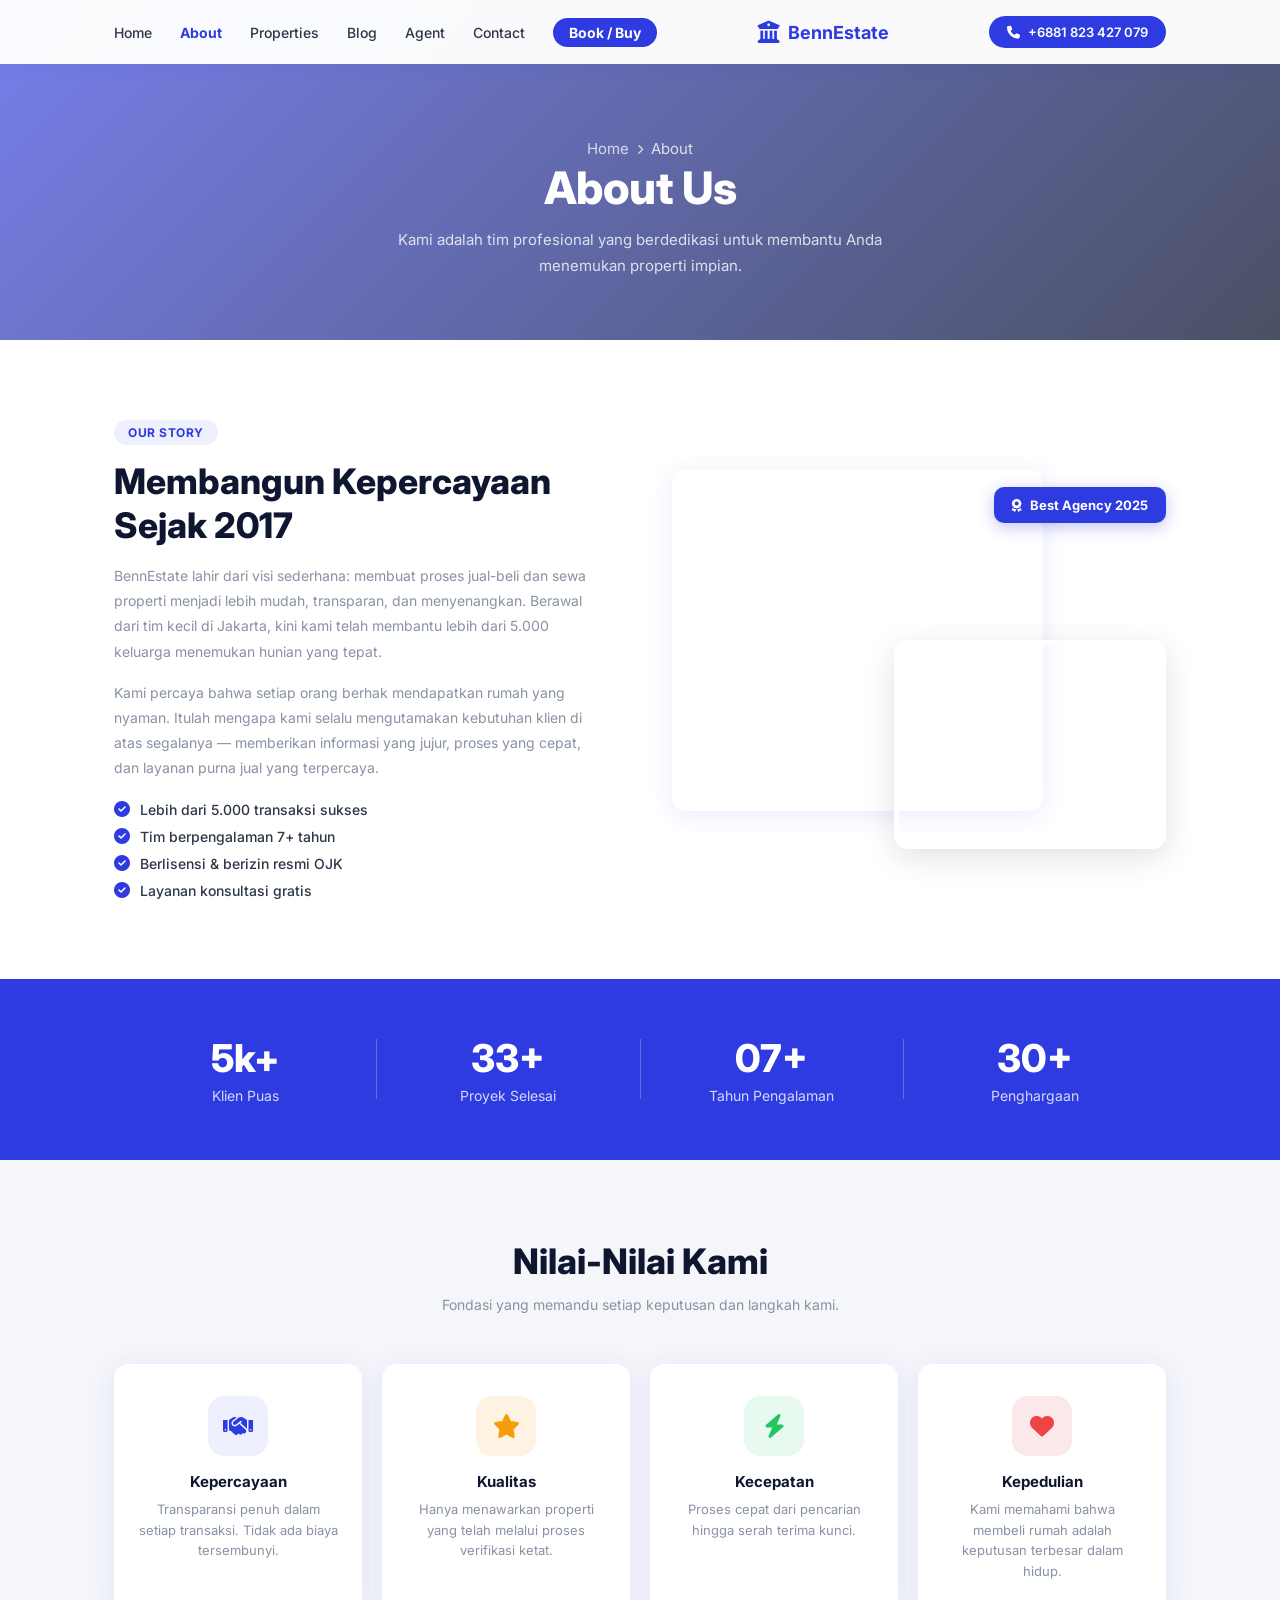
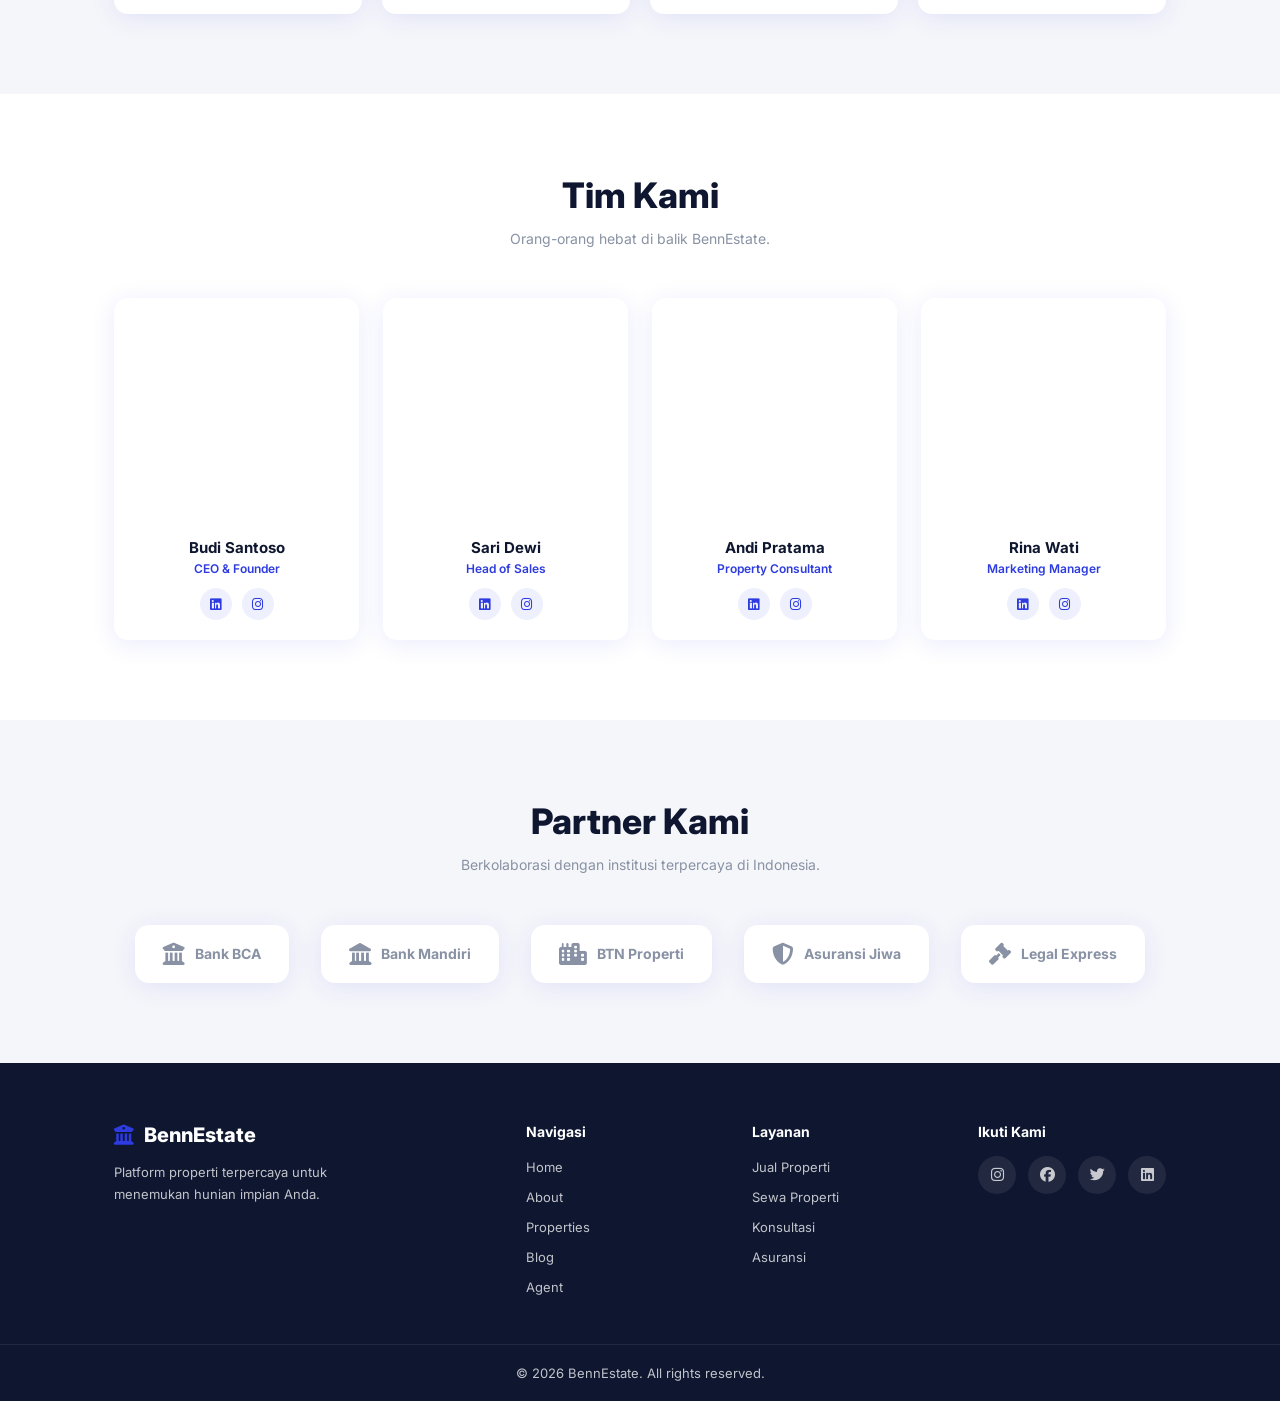
==== about.html @ f43b57e1 "Add files via upload" ====
<!DOCTYPE html>
<html lang="id">
<head>
  <meta charset="UTF-8" />
  <meta name="viewport" content="width=device-width, initial-scale=1.0" />
  <title>About Us - BennEstate</title>
  <link rel="stylesheet" href="style.css" />
  <link rel="stylesheet" href="pages.css" />
  <link href="https://fonts.googleapis.com/css2?family=Inter:wght@300;400;500;600;700;800&display=swap" rel="stylesheet" />
  <link rel="stylesheet" href="https://cdnjs.cloudflare.com/ajax/libs/font-awesome/6.5.0/css/all.min.css" />
</head>
<body>

  <!-- NAVBAR -->
  <nav class="navbar" id="navbar">
    <div class="nav-container">
      <ul class="nav-links">
        <li><a href="index.html">Home</a></li>
        <li><a href="about.html" class="active">About</a></li>
        <li><a href="properties.html">Properties</a></li>
        <li><a href="blog.html">Blog</a></li>
        <li><a href="agent.html">Agent</a></li>
        <li><a href="index.html#contact">Contact</a></li>
        <li><a href="booking.html" class="nav-book-btn">Book / Buy</a></li>
      </ul>
      <div class="nav-logo">
        <i class="fa-solid fa-building-columns"></i>
        <span>BennEstate</span>
      </div>
      <a href="tel:+6881823427079" class="nav-phone">
        <i class="fa-solid fa-phone"></i>
        +6881 823 427 079
      </a>
    </div>
  </nav>

  <!-- PAGE HERO -->
  <section class="page-hero">
    <div class="page-hero-overlay"></div>
    <div class="page-hero-content">
      <p class="page-breadcrumb"><a href="index.html">Home</a> <i class="fa-solid fa-chevron-right"></i> About</p>
      <h1>About Us</h1>
      <p>Kami adalah tim profesional yang berdedikasi untuk membantu Anda menemukan properti impian.</p>
    </div>
  </section>

  <!-- OUR STORY -->
  <section class="page-section">
    <div class="container two-col">
      <div class="col-text reveal">
        <span class="tag-label">Our Story</span>
        <h2>Membangun Kepercayaan Sejak 2017</h2>
        <p>BennEstate lahir dari visi sederhana: membuat proses jual-beli dan sewa properti menjadi lebih mudah, transparan, dan menyenangkan. Berawal dari tim kecil di Jakarta, kini kami telah membantu lebih dari 5.000 keluarga menemukan hunian yang tepat.</p>
        <p>Kami percaya bahwa setiap orang berhak mendapatkan rumah yang nyaman. Itulah mengapa kami selalu mengutamakan kebutuhan klien di atas segalanya — memberikan informasi yang jujur, proses yang cepat, dan layanan purna jual yang terpercaya.</p>
        <div class="check-list">
          <div><i class="fa-solid fa-circle-check"></i> Lebih dari 5.000 transaksi sukses</div>
          <div><i class="fa-solid fa-circle-check"></i> Tim berpengalaman 7+ tahun</div>
          <div><i class="fa-solid fa-circle-check"></i> Berlisensi & berizin resmi OJK</div>
          <div><i class="fa-solid fa-circle-check"></i> Layanan konsultasi gratis</div>
        </div>
      </div>
      <div class="col-visual reveal">
        <div class="stacked-imgs">
          <div class="stacked-img stacked-main" style="background-image:url('https://images.unsplash.com/photo-1560518883-ce09059eeffa?w=600&q=80')"></div>
          <div class="stacked-img stacked-sub" style="background-image:url('https://images.unsplash.com/photo-1600585154526-990dced4db0d?w=400&q=80')"></div>
          <div class="stacked-badge-float">
            <i class="fa-solid fa-award"></i>
            <span>Best Agency 2025</span>
          </div>
        </div>
      </div>
    </div>
  </section>

  <!-- STATS BANNER -->
  <section class="stats-banner">
    <div class="container">
      <div class="stats-row">
        <div class="stats-item reveal">
          <h3>5k+</h3>
          <p>Klien Puas</p>
        </div>
        <div class="stats-divider"></div>
        <div class="stats-item reveal">
          <h3>33+</h3>
          <p>Proyek Selesai</p>
        </div>
        <div class="stats-divider"></div>
        <div class="stats-item reveal">
          <h3>07+</h3>
          <p>Tahun Pengalaman</p>
        </div>
        <div class="stats-divider"></div>
        <div class="stats-item reveal">
          <h3>30+</h3>
          <p>Penghargaan</p>
        </div>
      </div>
    </div>
  </section>

  <!-- OUR VALUES -->
  <section class="page-section bg-light">
    <div class="container">
      <div class="section-header reveal">
        <h2>Nilai-Nilai Kami</h2>
        <p>Fondasi yang memandu setiap keputusan dan langkah kami.</p>
      </div>
      <div class="values-grid">
        <div class="value-card reveal">
          <div class="value-icon" style="background:#eef0fd"><i class="fa-solid fa-handshake" style="color:#2D3BE0"></i></div>
          <h4>Kepercayaan</h4>
          <p>Transparansi penuh dalam setiap transaksi. Tidak ada biaya tersembunyi.</p>
        </div>
        <div class="value-card reveal">
          <div class="value-icon" style="background:#fef3e2"><i class="fa-solid fa-star" style="color:#f59e0b"></i></div>
          <h4>Kualitas</h4>
          <p>Hanya menawarkan properti yang telah melalui proses verifikasi ketat.</p>
        </div>
        <div class="value-card reveal">
          <div class="value-icon" style="background:#e8faf0"><i class="fa-solid fa-bolt" style="color:#22c55e"></i></div>
          <h4>Kecepatan</h4>
          <p>Proses cepat dari pencarian hingga serah terima kunci.</p>
        </div>
        <div class="value-card reveal">
          <div class="value-icon" style="background:#fce8e8"><i class="fa-solid fa-heart" style="color:#ef4444"></i></div>
          <h4>Kepedulian</h4>
          <p>Kami memahami bahwa membeli rumah adalah keputusan terbesar dalam hidup.</p>
        </div>
      </div>
    </div>
  </section>

  <!-- TEAM -->
  <section class="page-section">
    <div class="container">
      <div class="section-header reveal">
        <h2>Tim Kami</h2>
        <p>Orang-orang hebat di balik BennEstate.</p>
      </div>
      <div class="team-grid">
        <div class="team-card reveal">
          <div class="team-photo" style="background-image:url('https://images.unsplash.com/photo-1560250097-0b93528c311a?w=400&q=80')"></div>
          <div class="team-info">
            <h4>Budi Santoso</h4>
            <p>CEO &amp; Founder</p>
            <div class="team-socials">
              <a href="#"><i class="fa-brands fa-linkedin"></i></a>
              <a href="#"><i class="fa-brands fa-instagram"></i></a>
            </div>
          </div>
        </div>
        <div class="team-card reveal">
          <div class="team-photo" style="background-image:url('https://images.unsplash.com/photo-1573497019940-1c28c88b4f3e?w=400&q=80')"></div>
          <div class="team-info">
            <h4>Sari Dewi</h4>
            <p>Head of Sales</p>
            <div class="team-socials">
              <a href="#"><i class="fa-brands fa-linkedin"></i></a>
              <a href="#"><i class="fa-brands fa-instagram"></i></a>
            </div>
          </div>
        </div>
        <div class="team-card reveal">
          <div class="team-photo" style="background-image:url('https://images.unsplash.com/photo-1519085360753-af0119f7cbe7?w=400&q=80')"></div>
          <div class="team-info">
            <h4>Andi Pratama</h4>
            <p>Property Consultant</p>
            <div class="team-socials">
              <a href="#"><i class="fa-brands fa-linkedin"></i></a>
              <a href="#"><i class="fa-brands fa-instagram"></i></a>
            </div>
          </div>
        </div>
        <div class="team-card reveal">
          <div class="team-photo" style="background-image:url('https://images.unsplash.com/photo-1580489944761-15a19d654956?w=400&q=80')"></div>
          <div class="team-info">
            <h4>Rina Wati</h4>
            <p>Marketing Manager</p>
            <div class="team-socials">
              <a href="#"><i class="fa-brands fa-linkedin"></i></a>
              <a href="#"><i class="fa-brands fa-instagram"></i></a>
            </div>
          </div>
        </div>
      </div>
    </div>
  </section>

  <!-- PARTNERS -->
  <section class="page-section bg-light">
    <div class="container">
      <div class="section-header reveal">
        <h2>Partner Kami</h2>
        <p>Berkolaborasi dengan institusi terpercaya di Indonesia.</p>
      </div>
      <div class="partners-row reveal">
        <div class="partner-logo"><i class="fa-solid fa-building-columns"></i><span>Bank BCA</span></div>
        <div class="partner-logo"><i class="fa-solid fa-landmark"></i><span>Bank Mandiri</span></div>
        <div class="partner-logo"><i class="fa-solid fa-city"></i><span>BTN Properti</span></div>
        <div class="partner-logo"><i class="fa-solid fa-shield-halved"></i><span>Asuransi Jiwa</span></div>
        <div class="partner-logo"><i class="fa-solid fa-gavel"></i><span>Legal Express</span></div>
      </div>
    </div>
  </section>

  <!-- FOOTER -->
  <footer class="footer">
    <div class="container footer-grid">
      <div class="footer-brand">
        <div class="footer-logo"><i class="fa-solid fa-building-columns"></i><span>BennEstate</span></div>
        <p>Platform properti terpercaya untuk menemukan hunian impian Anda.</p>
      </div>
      <div class="footer-links">
        <h5>Navigasi</h5>
        <ul>
          <li><a href="index.html">Home</a></li>
          <li><a href="about.html">About</a></li>
          <li><a href="properties.html">Properties</a></li>
          <li><a href="blog.html">Blog</a></li>
          <li><a href="agent.html">Agent</a></li>
        </ul>
      </div>
      <div class="footer-links">
        <h5>Layanan</h5>
        <ul>
          <li><a href="#">Jual Properti</a></li>
          <li><a href="#">Sewa Properti</a></li>
          <li><a href="#">Konsultasi</a></li>
          <li><a href="#">Asuransi</a></li>
        </ul>
      </div>
      <div class="footer-social">
        <h5>Ikuti Kami</h5>
        <div class="socials">
          <a href="#"><i class="fa-brands fa-instagram"></i></a>
          <a href="#"><i class="fa-brands fa-facebook"></i></a>
          <a href="#"><i class="fa-brands fa-twitter"></i></a>
          <a href="#"><i class="fa-brands fa-linkedin"></i></a>
        </div>
      </div>
    </div>
    <div class="footer-bottom">
      <p>&copy; 2026 BennEstate. All rights reserved.</p>
    </div>
  </footer>

  <script src="pages.js"></script>
</body>
</html>
---- style.css ----
/* ===== RESET & BASE ===== */
*, *::before, *::after {
  margin: 0;
  padding: 0;
  box-sizing: border-box;
}

:root {
  --primary: #2D3BE0;
  --primary-dark: #1e2aad;
  --primary-light: #eef0fd;
  --white: #ffffff;
  --gray-light: #f5f6fa;
  --gray: #8892a4;
  --dark: #0e1630;
  --text: #2d3748;
  --shadow: 0 4px 24px rgba(45, 59, 224, 0.10);
  --radius: 14px;
  --transition: 0.3s ease;
}

html {
  scroll-behavior: smooth;
}

body {
  font-family: 'Inter', sans-serif;
  color: var(--text);
  background: var(--white);
  overflow-x: hidden;
}

a {
  text-decoration: none;
  color: inherit;
}

ul {
  list-style: none;
}

img {
  max-width: 100%;
  display: block;
}

.container {
  max-width: 1100px;
  margin: 0 auto;
  padding: 0 24px;
}

/* ===== NAVBAR ===== */
.navbar {
  position: fixed;
  top: 0;
  width: 100%;
  z-index: 1000;
  background: rgba(255,255,255,0.97);
  backdrop-filter: blur(12px);
  box-shadow: 0 2px 16px rgba(45,59,224,0.08);
  transition: var(--transition);
}

.nav-container {
  max-width: 1100px;
  margin: 0 auto;
  padding: 0 24px;
  height: 64px;
  display: flex;
  align-items: center;
  justify-content: space-between;
  gap: 16px;
}

.nav-links {
  display: flex;
  gap: 28px;
}

.nav-links a {
  font-size: 14px;
  font-weight: 500;
  color: var(--text);
  transition: color var(--transition);
}

.nav-links a:hover {
  color: var(--primary);
}

.nav-logo {
  display: flex;
  align-items: center;
  gap: 8px;
  font-weight: 700;
  font-size: 18px;
  color: var(--primary);
}

.nav-logo i {
  font-size: 22px;
}

.nav-phone {
  display: flex;
  align-items: center;
  gap: 8px;
  background: var(--primary);
  color: var(--white);
  padding: 8px 18px;
  border-radius: 50px;
  font-size: 13px;
  font-weight: 600;
  transition: background var(--transition);
}

.nav-phone:hover {
  background: var(--primary-dark);
}

/* ===== HERO ===== */
.hero {
  position: relative;
  min-height: 420px;
  background: url('https://images.unsplash.com/photo-1486325212027-8081e485255e?w=1200&q=80') center/cover no-repeat;
  display: flex;
  align-items: center;
  justify-content: center;
  text-align: center;
  padding-top: 64px;
}

.hero-overlay {
  position: absolute;
  inset: 0;
  background: linear-gradient(135deg, rgba(45,59,224,0.55) 0%, rgba(14,22,48,0.65) 100%);
}

.hero-content {
  position: relative;
  z-index: 1;
  padding: 80px 24px 60px;
}

.hero-content h1 {
  font-size: clamp(2rem, 5vw, 3rem);
  font-weight: 800;
  color: var(--white);
  margin-bottom: 28px;
  letter-spacing: -0.5px;
}

.search-bar {
  display: flex;
  align-items: center;
  background: var(--white);
  border-radius: 50px;
  padding: 8px 8px 8px 20px;
  max-width: 460px;
  margin: 0 auto;
  gap: 10px;
  box-shadow: 0 8px 32px rgba(0,0,0,0.18);
}

.search-bar i {
  color: var(--gray);
  font-size: 16px;
}

.search-bar input {
  flex: 1;
  border: none;
  outline: none;
  font-size: 14px;
  font-family: 'Inter', sans-serif;
  color: var(--text);
  background: transparent;
}

.search-btn {
  background: var(--primary);
  border: none;
  border-radius: 50%;
  width: 38px;
  height: 38px;
  display: flex;
  align-items: center;
  justify-content: center;
  color: white;
  cursor: pointer;
  transition: background var(--transition);
  flex-shrink: 0;
}

.search-btn:hover {
  background: var(--primary-dark);
}

/* ===== CATEGORIES ===== */
.categories {
  padding: 40px 0 20px;
  background: var(--white);
}

.category-grid {
  display: grid;
  grid-template-columns: repeat(4, 1fr);
  gap: 16px;
}

.category-card {
  border-radius: var(--radius);
  overflow: hidden;
  cursor: pointer;
  transition: transform var(--transition), box-shadow var(--transition);
  box-shadow: var(--shadow);
}

.category-card:hover,
.category-card.active {
  transform: translateY(-4px);
  box-shadow: 0 8px 32px rgba(45,59,224,0.18);
}

.cat-img {
  height: 120px;
  background-size: cover;
  background-position: center;
  transition: transform 0.4s ease;
}

.category-card:hover .cat-img {
  transform: scale(1.05);
}

.cat-img-1 { background-image: url('https://images.unsplash.com/photo-1600596542815-ffad4c1539a9?w=400&q=80'); }
.cat-img-2 { background-image: url('https://images.unsplash.com/photo-1545324418-cc1a3fa10c00?w=400&q=80'); }
.cat-img-3 { background-image: url('https://images.unsplash.com/photo-1486325212027-8081e485255e?w=400&q=80'); }
.cat-img-4 { background-image: url('https://images.unsplash.com/photo-1600047509358-9dc75507daeb?w=400&q=80'); }

.category-card p {
  font-size: 13px;
  font-weight: 600;
  text-align: center;
  padding: 12px 8px;
  color: var(--text);
  background: var(--white);
}

.category-card.active p {
  color: var(--primary);
}

/* ===== ABOUT ===== */
.about {
  padding: 80px 0;
  background: var(--white);
}

.about-grid {
  display: grid;
  grid-template-columns: 1fr 1fr;
  gap: 60px;
  align-items: center;
}

.about-left h2 {
  font-size: clamp(1.6rem, 3vw, 2.2rem);
  font-weight: 800;
  color: var(--dark);
  margin-bottom: 32px;
  line-height: 1.25;
}

.stats-grid {
  display: grid;
  grid-template-columns: 1fr 1fr;
  gap: 16px;
}

.stat-card {
  background: var(--gray-light);
  border-radius: var(--radius);
  padding: 24px 20px;
  transition: transform var(--transition);
}

.stat-card:hover {
  transform: translateY(-3px);
}

.stat-card.highlight {
  background: var(--primary);
  color: var(--white);
}

.stat-card h3 {
  font-size: 1.8rem;
  font-weight: 800;
  margin-bottom: 4px;
}

.stat-card p {
  font-size: 13px;
  opacity: 0.8;
}

.stat-card.highlight p {
  color: rgba(255,255,255,0.85);
}

.about-right .about-desc {
  font-size: 14px;
  line-height: 1.7;
  color: var(--gray);
  margin-bottom: 24px;
}

.about-images {
  display: grid;
  grid-template-columns: 1fr 1fr;
  grid-template-rows: 1fr 1fr;
  gap: 10px;
  height: 240px;
}

.about-img {
  border-radius: 10px;
  background-size: cover;
  background-position: center;
  overflow: hidden;
}

.about-img-1 {
  grid-row: 1 / 3;
  background-image: url('https://images.unsplash.com/photo-1560518883-ce09059eeffa?w=400&q=80');
}

.about-img-2 {
  background-image: url('https://images.unsplash.com/photo-1582407947304-fd86f028f716?w=400&q=80');
}

.about-img-3 {
  background-image: url('https://images.unsplash.com/photo-1600585154340-be6161a56a0c?w=400&q=80');
}

/* ===== SERVICES ===== */
.services {
  padding: 80px 0;
  background: var(--gray-light);
}

.section-header {
  text-align: center;
  margin-bottom: 48px;
}

.section-header h2 {
  font-size: clamp(1.6rem, 3vw, 2.2rem);
  font-weight: 800;
  color: var(--dark);
  margin-bottom: 12px;
}

.section-header p {
  font-size: 14px;
  color: var(--gray);
  max-width: 400px;
  margin: 0 auto;
  line-height: 1.6;
}

.services-grid {
  display: grid;
  grid-template-columns: 1fr 1fr;
  gap: 20px;
}

.service-card {
  background: var(--white);
  border-radius: var(--radius);
  padding: 28px 24px;
  display: flex;
  align-items: flex-start;
  gap: 18px;
  transition: transform var(--transition), box-shadow var(--transition);
  box-shadow: var(--shadow);
}

.service-card:hover {
  transform: translateY(-4px);
  box-shadow: 0 8px 32px rgba(45,59,224,0.22);
  background: var(--primary);
}

.service-card:hover .service-icon {
  background: rgba(255,255,255,0.2);
}

.service-card:hover .service-icon i {
  color: var(--white);
}

.service-card:hover .service-text h4,
.service-card:hover .service-text p {
  color: rgba(255,255,255,0.95);
}

.service-card.highlight-card {
  background: var(--white);
}

.service-card.highlight-card .service-icon {
  background: var(--primary-light);
}

.service-card.highlight-card .service-icon i {
  color: var(--primary);
}

.service-card.highlight-card .service-text h4 {
  color: var(--dark);
}

.service-card.highlight-card .service-text p {
  color: var(--gray);
}

.service-icon {
  width: 48px;
  height: 48px;
  border-radius: 12px;
  background: var(--primary-light);
  display: flex;
  align-items: center;
  justify-content: center;
  flex-shrink: 0;
}

.service-icon i {
  font-size: 20px;
  color: var(--primary);
}

.highlight-card .service-icon {
  background: rgba(255,255,255,0.2);
}

.highlight-card .service-icon i {
  color: var(--white);
}

.service-text h4 {
  font-size: 15px;
  font-weight: 700;
  margin-bottom: 8px;
  color: var(--dark);
}

.service-text p {
  font-size: 13px;
  line-height: 1.6;
  color: var(--gray);
}

.highlight-card .service-text h4,
.highlight-card .service-text p {
  color: rgba(255,255,255,0.95);
}

.explore-btn-wrap {
  text-align: right;
  margin-top: 28px;
}

.btn-explore {
  display: inline-flex;
  align-items: center;
  gap: 8px;
  background: var(--primary);
  color: var(--white);
  padding: 12px 28px;
  border-radius: 50px;
  font-size: 14px;
  font-weight: 600;
  transition: background var(--transition), transform var(--transition);
}

.btn-explore:hover {
  background: var(--primary-dark);
  transform: translateX(4px);
}

/* ===== PROPERTIES ===== */
.properties {
  padding: 80px 0;
  background: var(--white);
}

.properties-header {
  display: grid;
  grid-template-columns: 1fr 1fr;
  gap: 40px;
  align-items: center;
  margin-bottom: 48px;
}

.properties-header h2 {
  font-size: clamp(1.6rem, 3vw, 2.2rem);
  font-weight: 800;
  color: var(--dark);
  line-height: 1.25;
}

.properties-header p {
  font-size: 14px;
  color: var(--gray);
  line-height: 1.7;
}

.properties-grid {
  display: grid;
  grid-template-columns: 1fr 1fr;
  gap: 24px;
}

.property-card {
  border-radius: var(--radius);
  overflow: hidden;
  box-shadow: var(--shadow);
  transition: transform var(--transition), box-shadow var(--transition);
  background: var(--white);
}

.property-card:hover {
  transform: translateY(-6px);
  box-shadow: 0 16px 40px rgba(45,59,224,0.16);
}

.prop-img {
  height: 200px;
  background-size: cover;
  background-position: center;
  position: relative;
}

.prop-img-1 { background-image: url('https://images.unsplash.com/photo-1545324418-cc1a3fa10c00?w=600&q=80'); }
.prop-img-2 { background-image: url('https://images.unsplash.com/photo-1489171078254-c3365d6e359f?w=600&q=80'); }
.prop-img-3 { background-image: url('https://images.unsplash.com/photo-1600596542815-ffad4c1539a9?w=600&q=80'); }
.prop-img-4 { background-image: url('https://images.unsplash.com/photo-1486325212027-8081e485255e?w=600&q=80'); }

.prop-badge {
  position: absolute;
  top: 14px;
  left: 14px;
  background: var(--primary);
  color: white;
  font-size: 11px;
  font-weight: 700;
  padding: 4px 12px;
  border-radius: 50px;
  letter-spacing: 0.5px;
}

.prop-info {
  padding: 20px;
}

.prop-info h4 {
  font-size: 16px;
  font-weight: 700;
  color: var(--dark);
  margin-bottom: 6px;
}

.prop-location {
  font-size: 12px;
  color: var(--gray);
  margin-bottom: 14px;
  display: flex;
  align-items: center;
  gap: 5px;
}

.prop-location i {
  color: var(--primary);
}

.prop-meta {
  display: flex;
  align-items: center;
  justify-content: space-between;
  gap: 10px;
}

.prop-price {
  font-size: 14px;
  font-weight: 800;
  color: var(--primary);
  background: var(--primary-light);
  padding: 5px 12px;
  border-radius: 50px;
}

.prop-features {
  display: flex;
  gap: 12px;
}

.prop-features span {
  font-size: 12px;
  color: var(--gray);
  display: flex;
  align-items: center;
  gap: 4px;
}

.prop-features i {
  color: var(--primary);
  font-size: 11px;
}

/* ===== CONTACT ===== */
.contact {
  padding: 80px 0;
  background: linear-gradient(135deg, #2D3BE0 0%, #1a1f8a 100%);
  color: var(--white);
}

.contact-grid {
  display: grid;
  grid-template-columns: 1fr 1fr;
  gap: 60px;
  align-items: center;
}

.contact-left h2 {
  font-size: clamp(1.6rem, 3vw, 2.2rem);
  font-weight: 800;
  margin-bottom: 16px;
}

.contact-left p {
  font-size: 14px;
  opacity: 0.85;
  line-height: 1.7;
  margin-bottom: 28px;
}

.contact-info {
  display: flex;
  flex-direction: column;
  gap: 14px;
}

.contact-info div {
  display: flex;
  align-items: center;
  gap: 12px;
  font-size: 14px;
}

.contact-info i {
  width: 36px;
  height: 36px;
  background: rgba(255,255,255,0.15);
  border-radius: 8px;
  display: flex;
  align-items: center;
  justify-content: center;
}

.contact-form {
  display: flex;
  flex-direction: column;
  gap: 14px;
}

.contact-form input,
.contact-form textarea {
  background: rgba(255,255,255,0.12);
  border: 1.5px solid rgba(255,255,255,0.2);
  border-radius: 10px;
  padding: 13px 18px;
  font-size: 14px;
  color: var(--white);
  font-family: 'Inter', sans-serif;
  outline: none;
  transition: border-color var(--transition);
}

.contact-form input::placeholder,
.contact-form textarea::placeholder {
  color: rgba(255,255,255,0.55);
}

.contact-form input:focus,
.contact-form textarea:focus {
  border-color: rgba(255,255,255,0.6);
}

.contact-form textarea {
  resize: vertical;
}

.btn-submit {
  background: var(--white);
  color: var(--primary);
  border: none;
  border-radius: 50px;
  padding: 13px 28px;
  font-size: 14px;
  font-weight: 700;
  cursor: pointer;
  display: inline-flex;
  align-items: center;
  gap: 8px;
  transition: transform var(--transition), box-shadow var(--transition);
  align-self: flex-start;
}

.btn-submit:hover {
  transform: translateY(-2px);
  box-shadow: 0 8px 24px rgba(0,0,0,0.2);
}

/* ===== FOOTER ===== */
.footer {
  background: var(--dark);
  color: rgba(255,255,255,0.75);
  padding: 60px 0 0;
}

.footer-grid {
  display: grid;
  grid-template-columns: 2fr 1fr 1fr 1fr;
  gap: 40px;
  padding-bottom: 48px;
}

.footer-logo {
  display: flex;
  align-items: center;
  gap: 10px;
  font-size: 20px;
  font-weight: 800;
  color: var(--white);
  margin-bottom: 14px;
}

.footer-logo i {
  color: var(--primary);
}

.footer-brand p {
  font-size: 13px;
  line-height: 1.7;
  max-width: 220px;
}

.footer-links h5 {
  font-size: 14px;
  font-weight: 700;
  color: var(--white);
  margin-bottom: 16px;
}

.footer-links ul {
  display: flex;
  flex-direction: column;
  gap: 10px;
}

.footer-links a {
  font-size: 13px;
  transition: color var(--transition);
}

.footer-links a:hover {
  color: var(--white);
}

.footer-social h5 {
  font-size: 14px;
  font-weight: 700;
  color: var(--white);
  margin-bottom: 16px;
}

.socials {
  display: flex;
  gap: 12px;
}

.socials a {
  width: 38px;
  height: 38px;
  border-radius: 50%;
  background: rgba(255,255,255,0.08);
  display: flex;
  align-items: center;
  justify-content: center;
  font-size: 15px;
  transition: background var(--transition), color var(--transition);
}

.socials a:hover {
  background: var(--primary);
  color: var(--white);
}

.footer-bottom {
  border-top: 1px solid rgba(255,255,255,0.08);
  padding: 20px 24px;
  text-align: center;
  font-size: 13px;
}

/* ===== SCROLL REVEAL ANIMATION ===== */
.reveal {
  opacity: 0;
  transform: translateY(30px);
  transition: opacity 0.6s ease, transform 0.6s ease;
}

.reveal.visible {
  opacity: 1;
  transform: translateY(0);
}

/* ===== RESPONSIVE ===== */
@media (max-width: 900px) {
  .category-grid { grid-template-columns: repeat(2, 1fr); }
  .about-grid { grid-template-columns: 1fr; gap: 40px; }
  .services-grid { grid-template-columns: 1fr; }
  .properties-header { grid-template-columns: 1fr; }
  .properties-grid { grid-template-columns: 1fr; }
  .contact-grid { grid-template-columns: 1fr; }
  .footer-grid { grid-template-columns: 1fr 1fr; }
}

@media (max-width: 640px) {
  .nav-links { display: none; }
  .category-grid { grid-template-columns: repeat(2, 1fr); }
  .stats-grid { grid-template-columns: 1fr 1fr; }
  .footer-grid { grid-template-columns: 1fr; }
  .properties-grid { grid-template-columns: 1fr; }
}

/* Book/Buy nav pill */
.nav-links a.nav-book-btn {
  background: var(--primary);
  color: var(--white) !important;
  padding: 6px 16px;
  border-radius: 50px;
  font-weight: 700;
  transition: background var(--transition);
}

.nav-links a.nav-book-btn:hover {
  background: var(--primary-dark);
}
---- pages.css ----
/* ===================================================
   PAGES.CSS — Shared styles for all inner pages
   Extends style.css (must be loaded after style.css)
   =================================================== */

/* ===== ACTIVE NAV LINK ===== */
.nav-links a.active {
  color: var(--primary);
  font-weight: 700;
}

/* ===== PAGE HERO ===== */
.page-hero {
  position: relative;
  min-height: 340px;
  background: url('https://images.unsplash.com/photo-1486325212027-8081e485255e?w=1200&q=80') center/cover no-repeat;
  display: flex;
  align-items: center;
  justify-content: center;
  text-align: center;
  padding-top: 64px;
}

.page-hero-overlay {
  position: absolute;
  inset: 0;
  background: linear-gradient(135deg, rgba(45,59,224,0.65) 0%, rgba(14,22,48,0.75) 100%);
}

.page-hero-content {
  position: relative;
  z-index: 1;
  padding: 60px 24px 50px;
}

.page-breadcrumb {
  display: flex;
  align-items: center;
  justify-content: center;
  gap: 8px;
  font-size: 13px;
  color: rgba(255,255,255,0.75);
  margin-bottom: 16px;
}

.page-breadcrumb a {
  color: rgba(255,255,255,0.75);
  transition: color var(--transition);
}

.page-breadcrumb a:hover { color: #fff; }
.page-breadcrumb i { font-size: 10px; }

.page-hero-content h1 {
  font-size: clamp(1.8rem, 4vw, 2.8rem);
  font-weight: 800;
  color: var(--white);
  margin-bottom: 12px;
  letter-spacing: -0.5px;
}

.page-hero-content p {
  font-size: 15px;
  color: rgba(255,255,255,0.8);
  max-width: 500px;
  margin: 0 auto;
  line-height: 1.7;
}

/* ===== SECTION LAYOUT ===== */
.page-section {
  padding: 80px 0;
  background: var(--white);
}

.page-section.bg-light {
  background: var(--gray-light);
}

.two-col {
  display: grid;
  grid-template-columns: 1fr 1fr;
  gap: 64px;
  align-items: center;
}

/* ===== TAG LABEL ===== */
.tag-label {
  display: inline-block;
  background: var(--primary-light);
  color: var(--primary);
  font-size: 12px;
  font-weight: 700;
  padding: 5px 14px;
  border-radius: 50px;
  margin-bottom: 14px;
  letter-spacing: 0.5px;
  text-transform: uppercase;
}

/* ===== ABOUT PAGE ===== */
.col-text h2 {
  font-size: clamp(1.6rem, 3vw, 2.2rem);
  font-weight: 800;
  color: var(--dark);
  margin-bottom: 16px;
  line-height: 1.25;
}

.col-text p {
  font-size: 14px;
  line-height: 1.8;
  color: var(--gray);
  margin-bottom: 16px;
}

.check-list {
  display: flex;
  flex-direction: column;
  gap: 10px;
  margin-top: 20px;
}

.check-list div {
  display: flex;
  align-items: center;
  gap: 10px;
  font-size: 14px;
  font-weight: 500;
  color: var(--text);
}

.check-list i {
  color: var(--primary);
  font-size: 16px;
  flex-shrink: 0;
}

/* Stacked images */
.stacked-imgs {
  position: relative;
  height: 380px;
}

.stacked-img {
  position: absolute;
  border-radius: var(--radius);
  background-size: cover;
  background-position: center;
}

.stacked-main {
  width: 75%;
  height: 90%;
  top: 0;
  left: 0;
  box-shadow: var(--shadow);
}

.stacked-sub {
  width: 55%;
  height: 55%;
  bottom: 0;
  right: 0;
  border: 5px solid var(--white);
  box-shadow: 0 8px 32px rgba(0,0,0,0.12);
}

.stacked-badge-float {
  position: absolute;
  top: 18px;
  right: 0;
  background: var(--primary);
  color: white;
  padding: 10px 18px;
  border-radius: 10px;
  font-size: 13px;
  font-weight: 700;
  display: flex;
  align-items: center;
  gap: 8px;
  box-shadow: 0 4px 16px rgba(45,59,224,0.3);
}

/* STATS BANNER */
.stats-banner {
  background: var(--primary);
  padding: 56px 0;
}

.stats-row {
  display: flex;
  align-items: center;
  justify-content: center;
  gap: 0;
}

.stats-item {
  flex: 1;
  text-align: center;
  color: var(--white);
}

.stats-item h3 {
  font-size: 2.4rem;
  font-weight: 800;
  margin-bottom: 6px;
}

.stats-item p {
  font-size: 14px;
  opacity: 0.8;
}

.stats-divider {
  width: 1px;
  height: 60px;
  background: rgba(255,255,255,0.25);
}

/* VALUES GRID */
.values-grid {
  display: grid;
  grid-template-columns: repeat(4, 1fr);
  gap: 20px;
}

.value-card {
  background: var(--white);
  border-radius: var(--radius);
  padding: 32px 24px;
  text-align: center;
  box-shadow: var(--shadow);
  transition: transform var(--transition);
}

.value-card:hover {
  transform: translateY(-5px);
}

.value-icon {
  width: 60px;
  height: 60px;
  border-radius: 16px;
  display: flex;
  align-items: center;
  justify-content: center;
  margin: 0 auto 16px;
  font-size: 24px;
}

.value-card h4 {
  font-size: 15px;
  font-weight: 700;
  color: var(--dark);
  margin-bottom: 8px;
}

.value-card p {
  font-size: 13px;
  color: var(--gray);
  line-height: 1.6;
}

/* TEAM GRID */
.team-grid {
  display: grid;
  grid-template-columns: repeat(4, 1fr);
  gap: 24px;
}

.team-card {
  border-radius: var(--radius);
  overflow: hidden;
  box-shadow: var(--shadow);
  background: var(--white);
  transition: transform var(--transition), box-shadow var(--transition);
}

.team-card:hover {
  transform: translateY(-6px);
  box-shadow: 0 16px 40px rgba(45,59,224,0.14);
}

.team-photo {
  height: 220px;
  background-size: cover;
  background-position: center top;
}

.team-info {
  padding: 20px;
  text-align: center;
}

.team-info h4 {
  font-size: 15px;
  font-weight: 700;
  color: var(--dark);
  margin-bottom: 4px;
}

.team-info > p {
  font-size: 12px;
  color: var(--primary);
  font-weight: 600;
  margin-bottom: 12px;
}

.team-socials {
  display: flex;
  justify-content: center;
  gap: 10px;
}

.team-socials a {
  width: 32px;
  height: 32px;
  border-radius: 50%;
  background: var(--primary-light);
  display: flex;
  align-items: center;
  justify-content: center;
  font-size: 13px;
  color: var(--primary);
  transition: background var(--transition), color var(--transition);
}

.team-socials a:hover {
  background: var(--primary);
  color: var(--white);
}

/* PARTNERS */
.partners-row {
  display: flex;
  align-items: center;
  justify-content: center;
  gap: 32px;
  flex-wrap: wrap;
}

.partner-logo {
  display: flex;
  align-items: center;
  gap: 10px;
  padding: 18px 28px;
  background: var(--white);
  border-radius: var(--radius);
  box-shadow: var(--shadow);
  font-weight: 700;
  font-size: 14px;
  color: var(--gray);
  transition: color var(--transition), transform var(--transition);
}

.partner-logo:hover {
  color: var(--primary);
  transform: translateY(-3px);
}

.partner-logo i {
  font-size: 22px;
}

/* ===== PROPERTIES PAGE ===== */
.filter-section {
  background: var(--white);
  padding: 28px 0;
  border-bottom: 1px solid #eee;
  position: sticky;
  top: 64px;
  z-index: 90;
  box-shadow: 0 4px 16px rgba(0,0,0,0.05);
}

.filter-bar {
  display: flex;
  align-items: flex-end;
  gap: 16px;
  flex-wrap: wrap;
}

.filter-group {
  display: flex;
  flex-direction: column;
  gap: 6px;
  flex: 1;
  min-width: 140px;
}

.filter-group label {
  font-size: 11px;
  font-weight: 700;
  color: var(--gray);
  text-transform: uppercase;
  letter-spacing: 0.5px;
}

.filter-group select {
  border: 1.5px solid #e2e8f0;
  border-radius: 10px;
  padding: 10px 14px;
  font-size: 13px;
  font-family: 'Inter', sans-serif;
  color: var(--text);
  outline: none;
  background: var(--white);
  cursor: pointer;
  transition: border-color var(--transition);
}

.filter-group select:focus {
  border-color: var(--primary);
}

.btn-filter {
  background: var(--primary);
  color: var(--white);
  border: none;
  border-radius: 10px;
  padding: 11px 24px;
  font-size: 13px;
  font-weight: 700;
  cursor: pointer;
  display: flex;
  align-items: center;
  gap: 8px;
  transition: background var(--transition);
  flex-shrink: 0;
}

.btn-filter:hover {
  background: var(--primary-dark);
}

.listing-header {
  display: flex;
  align-items: center;
  justify-content: space-between;
  margin-bottom: 28px;
}

.listing-header p {
  font-size: 14px;
  color: var(--gray);
}

.sort-group {
  display: flex;
  align-items: center;
  gap: 10px;
  font-size: 13px;
  color: var(--gray);
}

.sort-group select {
  border: 1.5px solid #e2e8f0;
  border-radius: 8px;
  padding: 7px 12px;
  font-size: 13px;
  font-family: 'Inter', sans-serif;
  outline: none;
  cursor: pointer;
}

/* Favourite button on prop card */
.prop-fav {
  position: absolute;
  top: 14px;
  right: 14px;
  width: 34px;
  height: 34px;
  background: var(--white);
  border: none;
  border-radius: 50%;
  display: flex;
  align-items: center;
  justify-content: center;
  font-size: 14px;
  color: var(--gray);
  cursor: pointer;
  transition: color var(--transition), background var(--transition);
  box-shadow: 0 2px 8px rgba(0,0,0,0.1);
}

.prop-fav:hover, .prop-fav.active {
  color: #ef4444;
  background: #fce8e8;
}

.badge-rent {
  background: #22c55e !important;
}

/* Pagination */
.pagination {
  display: flex;
  justify-content: center;
  gap: 8px;
  margin-top: 48px;
}

.pg-btn {
  width: 40px;
  height: 40px;
  border-radius: 10px;
  border: 1.5px solid #e2e8f0;
  background: var(--white);
  font-size: 14px;
  font-weight: 600;
  color: var(--text);
  cursor: pointer;
  transition: all var(--transition);
  display: flex;
  align-items: center;
  justify-content: center;
}

.pg-btn:hover, .pg-btn.active {
  background: var(--primary);
  color: var(--white);
  border-color: var(--primary);
}

/* CTA SECTION */
.cta-section {
  padding: 40px 0;
  background: var(--gray-light);
}

.cta-card {
  background: var(--primary);
  border-radius: 20px;
  padding: 36px 40px;
  display: flex;
  align-items: center;
  justify-content: space-between;
  gap: 24px;
}

.cta-text h3 {
  font-size: 1.3rem;
  font-weight: 800;
  color: var(--white);
  margin-bottom: 6px;
}

.cta-text p {
  font-size: 14px;
  color: rgba(255,255,255,0.8);
}

.btn-cta {
  background: var(--white);
  color: var(--primary);
  padding: 13px 28px;
  border-radius: 50px;
  font-size: 14px;
  font-weight: 700;
  display: inline-flex;
  align-items: center;
  gap: 8px;
  white-space: nowrap;
  transition: transform var(--transition), box-shadow var(--transition);
}

.btn-cta:hover {
  transform: translateY(-2px);
  box-shadow: 0 8px 24px rgba(0,0,0,0.15);
}

/* prop-listing override - hide filtered out cards */
.property-card.hidden {
  display: none;
}

/* ===== BLOG PAGE ===== */
.blog-featured {
  display: grid;
  grid-template-columns: 1.3fr 1fr;
  gap: 0;
  border-radius: 20px;
  overflow: hidden;
  box-shadow: 0 8px 40px rgba(45,59,224,0.12);
}

.blog-featured-img {
  min-height: 380px;
  background-size: cover;
  background-position: center;
  position: relative;
}

.blog-cat-badge {
  position: absolute;
  top: 18px;
  left: 18px;
  background: var(--primary);
  color: white;
  font-size: 11px;
  font-weight: 700;
  padding: 5px 14px;
  border-radius: 50px;
}

.blog-featured-text {
  background: var(--white);
  padding: 40px 36px;
  display: flex;
  flex-direction: column;
  justify-content: center;
}

.blog-featured-text h2 {
  font-size: 1.5rem;
  font-weight: 800;
  color: var(--dark);
  margin: 12px 0 16px;
  line-height: 1.3;
}

.blog-featured-text p {
  font-size: 14px;
  line-height: 1.8;
  color: var(--gray);
  margin-bottom: 24px;
}

.blog-meta {
  font-size: 12px;
  color: var(--gray);
  display: flex;
  align-items: center;
  gap: 8px;
}

.btn-read-more {
  display: inline-flex;
  align-items: center;
  gap: 8px;
  background: var(--primary);
  color: var(--white);
  padding: 11px 24px;
  border-radius: 50px;
  font-size: 13px;
  font-weight: 600;
  align-self: flex-start;
  transition: background var(--transition);
}

.btn-read-more:hover { background: var(--primary-dark); }

/* Blog layout with sidebar */
.blog-layout {
  display: grid;
  grid-template-columns: 1fr 300px;
  gap: 40px;
  align-items: start;
}

/* Blog tabs */
.blog-tabs {
  display: flex;
  gap: 8px;
  flex-wrap: wrap;
  margin-bottom: 28px;
}

.blog-tab {
  background: var(--white);
  border: 1.5px solid #e2e8f0;
  border-radius: 50px;
  padding: 8px 18px;
  font-size: 13px;
  font-weight: 600;
  color: var(--gray);
  cursor: pointer;
  transition: all var(--transition);
}

.blog-tab:hover, .blog-tab.active {
  background: var(--primary);
  color: var(--white);
  border-color: var(--primary);
}

.blog-grid {
  display: grid;
  grid-template-columns: 1fr 1fr;
  gap: 20px;
}

.blog-card {
  background: var(--white);
  border-radius: var(--radius);
  overflow: hidden;
  box-shadow: var(--shadow);
  transition: transform var(--transition), box-shadow var(--transition);
}

.blog-card:hover {
  transform: translateY(-5px);
  box-shadow: 0 12px 36px rgba(45,59,224,0.14);
}

.blog-card.hidden { display: none; }

.blog-img {
  height: 160px;
  background-size: cover;
  background-position: center;
  position: relative;
}

.blog-card-body {
  padding: 20px;
}

.blog-card-body h4 {
  font-size: 14px;
  font-weight: 700;
  color: var(--dark);
  margin: 8px 0;
  line-height: 1.4;
}

.blog-card-body p {
  font-size: 13px;
  color: var(--gray);
  line-height: 1.6;
  margin-bottom: 14px;
}

.blog-link {
  font-size: 13px;
  font-weight: 600;
  color: var(--primary);
  display: inline-flex;
  align-items: center;
  gap: 6px;
  transition: gap var(--transition);
}

.blog-link:hover { gap: 10px; }

/* Sidebar */
.blog-sidebar {
  display: flex;
  flex-direction: column;
  gap: 24px;
  position: sticky;
  top: 120px;
}

.sidebar-widget {
  background: var(--white);
  border-radius: var(--radius);
  padding: 24px;
  box-shadow: var(--shadow);
}

.sidebar-widget h5 {
  font-size: 14px;
  font-weight: 800;
  color: var(--dark);
  margin-bottom: 16px;
}

.sidebar-search {
  display: flex;
  border: 1.5px solid #e2e8f0;
  border-radius: 10px;
  overflow: hidden;
}

.sidebar-search input {
  flex: 1;
  border: none;
  outline: none;
  padding: 10px 14px;
  font-size: 13px;
  font-family: 'Inter', sans-serif;
}

.sidebar-search button {
  background: var(--primary);
  border: none;
  padding: 0 14px;
  color: white;
  cursor: pointer;
}

.sidebar-cats {
  display: flex;
  flex-direction: column;
  gap: 0;
}

.sidebar-cats li a {
  display: flex;
  justify-content: space-between;
  padding: 10px 0;
  font-size: 13px;
  color: var(--text);
  border-bottom: 1px solid #f1f1f1;
  transition: color var(--transition);
}

.sidebar-cats li:last-child a { border-bottom: none; }
.sidebar-cats li a:hover { color: var(--primary); }

.sidebar-cats li a span {
  background: var(--primary-light);
  color: var(--primary);
  font-size: 11px;
  font-weight: 700;
  padding: 2px 8px;
  border-radius: 50px;
}

.popular-posts {
  display: flex;
  flex-direction: column;
  gap: 14px;
}

.popular-post {
  display: flex;
  align-items: center;
  gap: 12px;
  transition: opacity var(--transition);
}

.popular-post:hover { opacity: 0.75; }

.pp-img {
  width: 60px;
  height: 48px;
  border-radius: 8px;
  background-size: cover;
  background-position: center;
  flex-shrink: 0;
}

.pp-text p {
  font-size: 12px;
  font-weight: 600;
  color: var(--dark);
  line-height: 1.4;
  margin-bottom: 3px;
}

.pp-text span {
  font-size: 11px;
  color: var(--gray);
}

.sidebar-newsletter input {
  width: 100%;
  border: 1.5px solid #e2e8f0;
  border-radius: 10px;
  padding: 10px 14px;
  font-size: 13px;
  font-family: 'Inter', sans-serif;
  outline: none;
  margin-bottom: 10px;
  transition: border-color var(--transition);
}

.sidebar-newsletter input:focus { border-color: var(--primary); }

.sidebar-newsletter p {
  font-size: 13px;
  color: var(--gray);
  margin-bottom: 12px;
  line-height: 1.5;
}

.btn-newsletter {
  width: 100%;
  background: var(--primary);
  color: white;
  border: none;
  border-radius: 10px;
  padding: 11px;
  font-size: 13px;
  font-weight: 700;
  cursor: pointer;
  transition: background var(--transition);
}

.btn-newsletter:hover { background: var(--primary-dark); }

/* ===== AGENT PAGE ===== */
.agent-perks {
  display: grid;
  grid-template-columns: repeat(4, 1fr);
  gap: 24px;
}

.agent-perk {
  background: var(--gray-light);
  border-radius: var(--radius);
  padding: 30px 24px;
  text-align: center;
  transition: transform var(--transition), box-shadow var(--transition);
}

.agent-perk:hover {
  transform: translateY(-5px);
  box-shadow: var(--shadow);
  background: var(--white);
}

.perk-icon {
  width: 56px;
  height: 56px;
  background: var(--primary);
  border-radius: 14px;
  display: flex;
  align-items: center;
  justify-content: center;
  margin: 0 auto 16px;
  font-size: 22px;
  color: var(--white);
}

.agent-perk h4 {
  font-size: 15px;
  font-weight: 700;
  color: var(--dark);
  margin-bottom: 8px;
}

.agent-perk p {
  font-size: 13px;
  color: var(--gray);
  line-height: 1.6;
}

/* Agent search bar */
.agent-search-bar {
  display: flex;
  gap: 12px;
  margin-bottom: 36px;
  flex-wrap: wrap;
}

.agent-search-bar input {
  flex: 1;
  border: 1.5px solid #e2e8f0;
  border-radius: 10px;
  padding: 12px 18px;
  font-size: 14px;
  font-family: 'Inter', sans-serif;
  outline: none;
  min-width: 200px;
  transition: border-color var(--transition);
}

.agent-search-bar input:focus { border-color: var(--primary); }

.agent-search-bar select {
  border: 1.5px solid #e2e8f0;
  border-radius: 10px;
  padding: 12px 16px;
  font-size: 14px;
  font-family: 'Inter', sans-serif;
  outline: none;
  cursor: pointer;
  min-width: 160px;
}

#btn-search-agent {
  background: var(--primary);
  color: white;
  border: none;
  border-radius: 10px;
  padding: 12px 24px;
  font-size: 14px;
  font-weight: 700;
  cursor: pointer;
  display: flex;
  align-items: center;
  gap: 8px;
  transition: background var(--transition);
}

#btn-search-agent:hover { background: var(--primary-dark); }

/* Agent grid */
.agent-grid {
  display: grid;
  grid-template-columns: repeat(3, 1fr);
  gap: 24px;
}

.agent-card {
  background: var(--white);
  border-radius: 18px;
  overflow: hidden;
  box-shadow: var(--shadow);
  transition: transform var(--transition), box-shadow var(--transition);
}

.agent-card:hover {
  transform: translateY(-6px);
  box-shadow: 0 16px 40px rgba(45,59,224,0.14);
}

.agent-card.hidden { display: none; }

.agent-photo-wrap {
  position: relative;
}

.agent-photo {
  height: 220px;
  background-size: cover;
  background-position: center top;
}

.agent-status {
  position: absolute;
  bottom: 14px;
  right: 14px;
  font-size: 11px;
  font-weight: 700;
  padding: 4px 10px;
  border-radius: 50px;
}

.agent-status.online { background: #dcfce7; color: #16a34a; }
.agent-status.busy { background: #fef3e2; color: #d97706; }

.agent-info {
  padding: 20px;
}

.agent-info h4 {
  font-size: 16px;
  font-weight: 800;
  color: var(--dark);
  margin-bottom: 4px;
}

.agent-role {
  font-size: 12px;
  color: var(--primary);
  font-weight: 600;
  margin-bottom: 6px;
}

.agent-area-tag {
  font-size: 12px;
  color: var(--gray);
  margin-bottom: 10px;
  display: flex;
  align-items: center;
  gap: 5px;
}

.agent-area-tag i { color: var(--primary); }

.agent-rating {
  display: flex;
  align-items: center;
  gap: 3px;
  margin-bottom: 14px;
}

.agent-rating i { color: #f59e0b; font-size: 12px; }
.agent-rating span { font-size: 12px; color: var(--gray); margin-left: 4px; }

.agent-stats-row {
  display: flex;
  justify-content: space-between;
  background: var(--gray-light);
  border-radius: 10px;
  padding: 12px;
  margin-bottom: 16px;
  text-align: center;
}

.agent-stats-row div { flex: 1; }
.agent-stats-row strong { display: block; font-size: 15px; font-weight: 800; color: var(--dark); }
.agent-stats-row span { font-size: 11px; color: var(--gray); }

.agent-actions {
  display: flex;
  gap: 10px;
}

.btn-agent-contact {
  flex: 1;
  background: #25d366;
  color: white;
  border-radius: 10px;
  padding: 10px;
  font-size: 13px;
  font-weight: 700;
  text-align: center;
  display: flex;
  align-items: center;
  justify-content: center;
  gap: 6px;
  transition: opacity var(--transition);
}

.btn-agent-contact:hover { opacity: 0.85; }

.btn-agent-profile {
  flex: 1;
  background: var(--primary-light);
  color: var(--primary);
  border-radius: 10px;
  padding: 10px;
  font-size: 13px;
  font-weight: 700;
  text-align: center;
  transition: background var(--transition), color var(--transition);
}

.btn-agent-profile:hover {
  background: var(--primary);
  color: var(--white);
}

/* AGENT JOIN SECTION */
.agent-join-section {
  padding: 60px 0;
  background: var(--gray-light);
}

.agent-join-card {
  background: linear-gradient(135deg, #2D3BE0 0%, #1a1f8a 100%);
  border-radius: 24px;
  padding: 56px 52px;
  display: grid;
  grid-template-columns: 1.2fr 1fr;
  gap: 60px;
  align-items: center;
}

.agent-join-left h2 {
  font-size: clamp(1.5rem, 3vw, 2rem);
  font-weight: 800;
  color: var(--white);
  margin-bottom: 12px;
  line-height: 1.25;
}

.agent-join-left p {
  font-size: 14px;
  color: rgba(255,255,255,0.8);
  line-height: 1.7;
  margin-bottom: 20px;
}

.join-benefits {
  display: flex;
  flex-direction: column;
  gap: 10px;
  margin-bottom: 28px;
}

.join-benefits li {
  display: flex;
  align-items: center;
  gap: 10px;
  font-size: 14px;
  color: rgba(255,255,255,0.9);
}

.join-benefits i { color: #6ee7b7; }

.btn-join-agent {
  display: inline-flex;
  align-items: center;
  gap: 8px;
  background: var(--white);
  color: var(--primary);
  padding: 13px 28px;
  border-radius: 50px;
  font-size: 14px;
  font-weight: 700;
  transition: transform var(--transition), box-shadow var(--transition);
}

.btn-join-agent:hover {
  transform: translateY(-2px);
  box-shadow: 0 8px 24px rgba(0,0,0,0.2);
}

.join-stats {
  display: flex;
  flex-direction: column;
  gap: 20px;
}

.join-stat {
  background: rgba(255,255,255,0.12);
  border-radius: 14px;
  padding: 20px 24px;
  border: 1px solid rgba(255,255,255,0.15);
}

.join-stat h3 {
  font-size: 1.8rem;
  font-weight: 800;
  color: var(--white);
  margin-bottom: 4px;
}

.join-stat p {
  font-size: 13px;
  color: rgba(255,255,255,0.75);
}

/* TESTIMONIALS */
.testimonials-grid {
  display: grid;
  grid-template-columns: repeat(3, 1fr);
  gap: 24px;
}

.testi-card {
  background: var(--white);
  border-radius: var(--radius);
  padding: 28px;
  box-shadow: var(--shadow);
  transition: transform var(--transition);
}

.testi-card:hover { transform: translateY(-4px); }

.testi-stars {
  display: flex;
  gap: 4px;
  margin-bottom: 14px;
}

.testi-stars i { color: #f59e0b; font-size: 14px; }

.testi-card > p {
  font-size: 14px;
  line-height: 1.75;
  color: var(--gray);
  margin-bottom: 20px;
  font-style: italic;
}

.testi-author {
  display: flex;
  align-items: center;
  gap: 12px;
}

.testi-avatar {
  width: 42px;
  height: 42px;
  border-radius: 50%;
  display: flex;
  align-items: center;
  justify-content: center;
  font-size: 14px;
  flex-shrink: 0;
}

.testi-author strong {
  display: block;
  font-size: 14px;
  font-weight: 700;
  color: var(--dark);
  margin-bottom: 2px;
}

.testi-author span {
  font-size: 12px;
  color: var(--gray);
}

/* ===== RESPONSIVE ===== */
@media (max-width: 1024px) {
  .values-grid { grid-template-columns: repeat(2, 1fr); }
  .team-grid { grid-template-columns: repeat(2, 1fr); }
  .agent-grid { grid-template-columns: repeat(2, 1fr); }
  .agent-perks { grid-template-columns: repeat(2, 1fr); }
  .testimonials-grid { grid-template-columns: 1fr 1fr; }
}

@media (max-width: 900px) {
  .two-col { grid-template-columns: 1fr; gap: 40px; }
  .stacked-imgs { height: 280px; }
  .stats-row { flex-wrap: wrap; gap: 20px; }
  .stats-divider { display: none; }
  .blog-layout { grid-template-columns: 1fr; }
  .blog-sidebar { position: static; }
  .blog-featured { grid-template-columns: 1fr; }
  .blog-featured-img { min-height: 240px; }
  .agent-join-card { grid-template-columns: 1fr; gap: 32px; }
  .agent-grid { grid-template-columns: repeat(2, 1fr); }
}

@media (max-width: 640px) {
  .values-grid { grid-template-columns: 1fr 1fr; }
  .team-grid { grid-template-columns: 1fr 1fr; }
  .agent-grid { grid-template-columns: 1fr; }
  .blog-grid { grid-template-columns: 1fr; }
  .testimonials-grid { grid-template-columns: 1fr; }
  .agent-perks { grid-template-columns: 1fr 1fr; }
  .cta-card { flex-direction: column; text-align: center; }
  .filter-bar { flex-direction: column; }
  .filter-group { min-width: unset; }
}
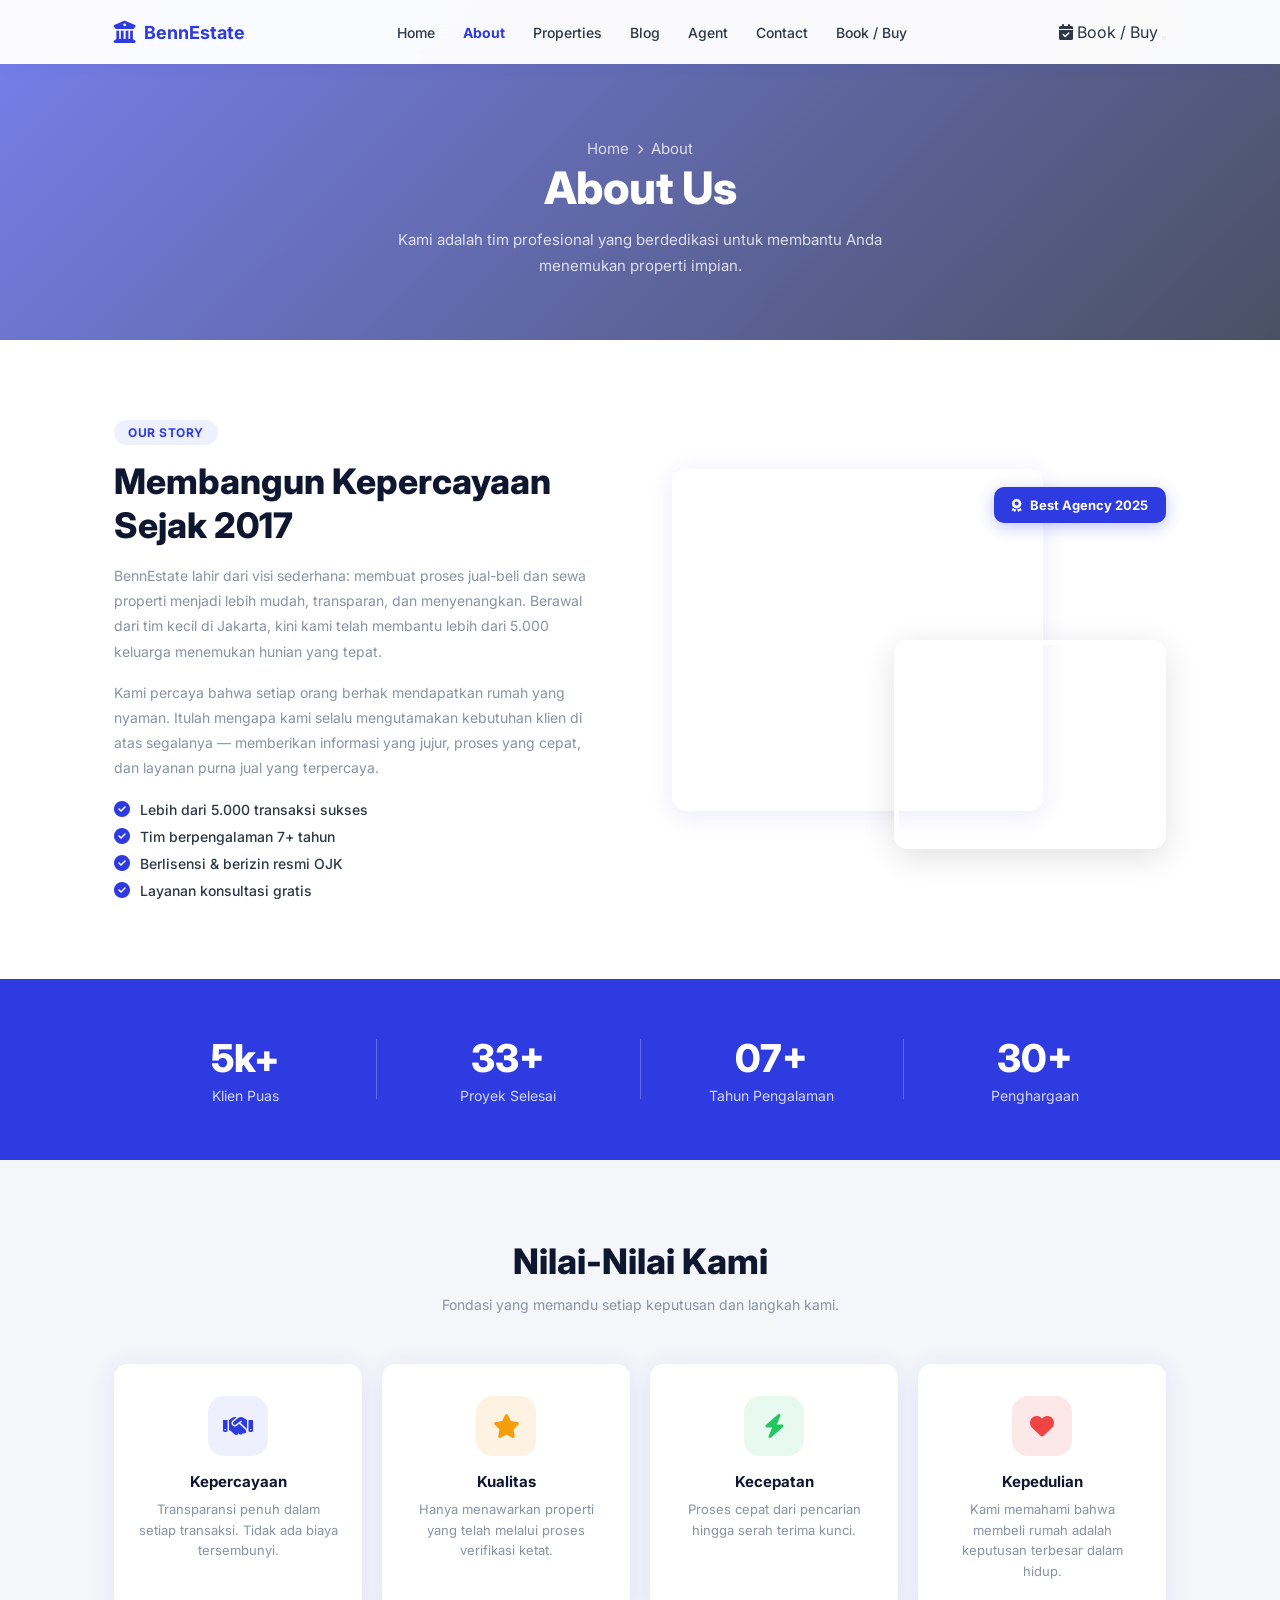
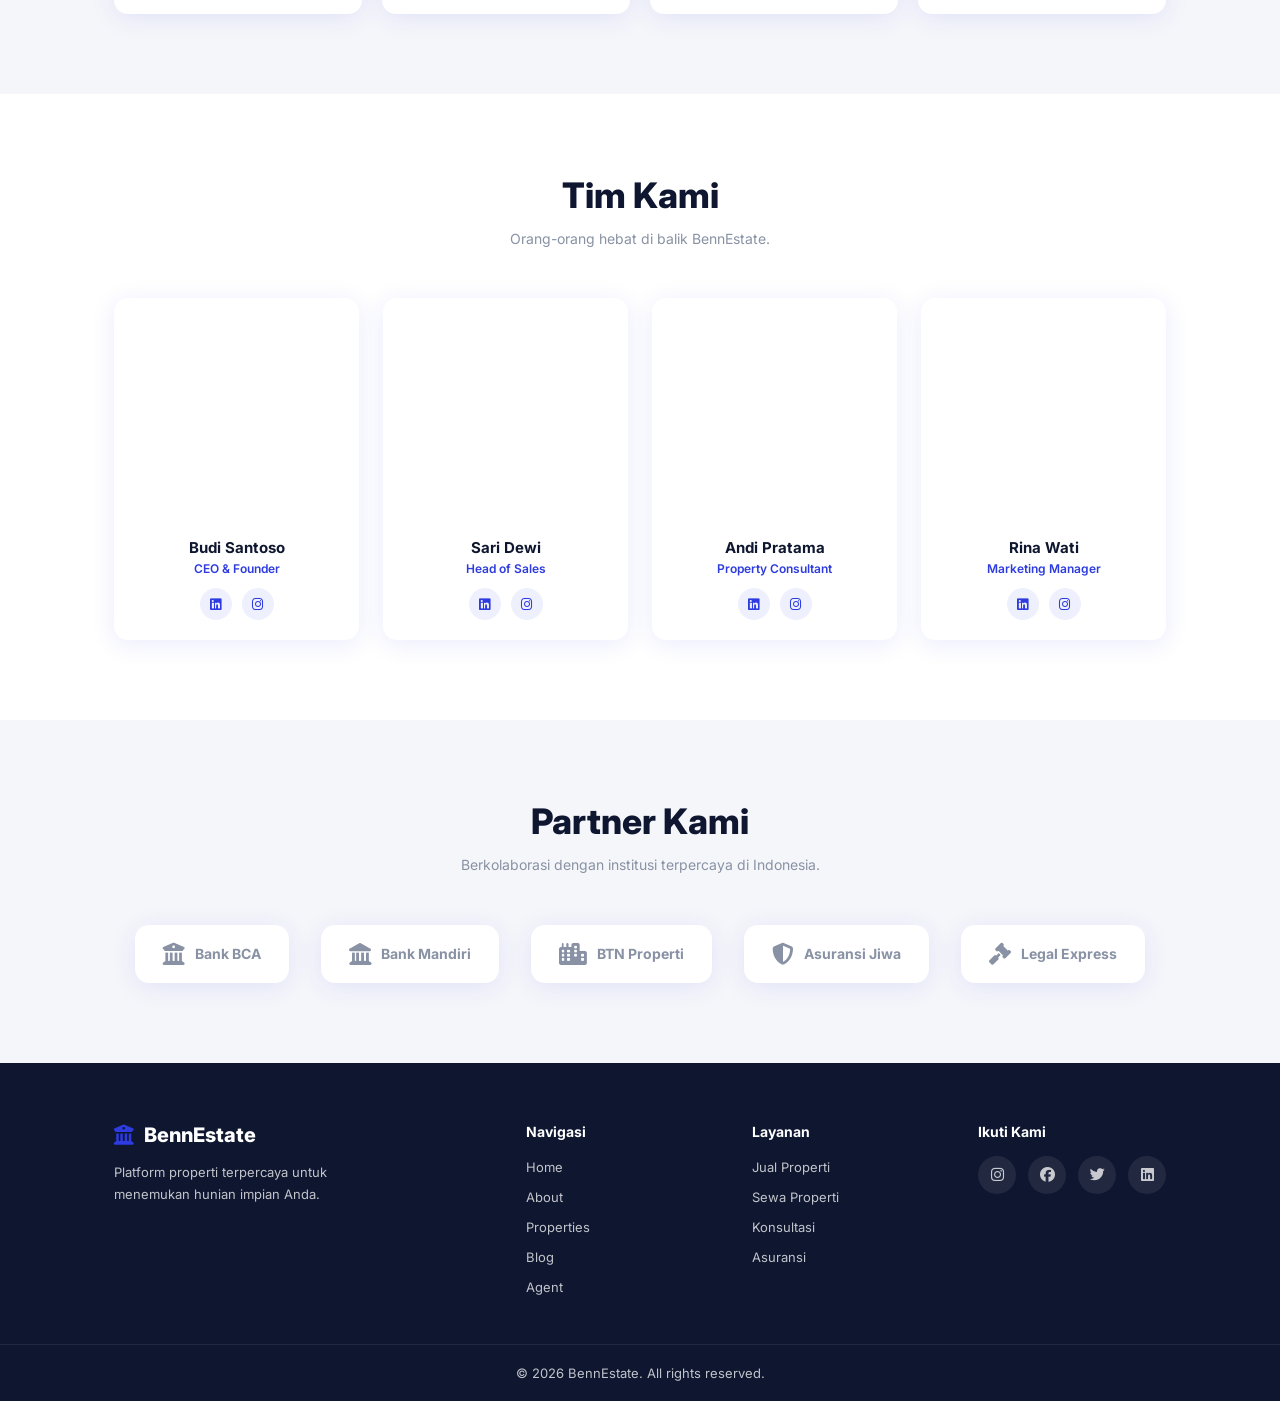
==== commit 20dc122d: "about.html" ====
--- a/about.html
+++ b/about.html
@@ -14,23 +14,30 @@
   <!-- NAVBAR -->
   <nav class="navbar" id="navbar">
     <div class="nav-container">
-      <ul class="nav-links">
+      <div class="nav-logo">
+        <i class="fa-solid fa-building-columns"></i>
+        <span>BennEstate</span>
+      </div>
+      <ul class="nav-links" id="nav-links">
         <li><a href="index.html">Home</a></li>
         <li><a href="about.html" class="active">About</a></li>
         <li><a href="properties.html">Properties</a></li>
         <li><a href="blog.html">Blog</a></li>
         <li><a href="agent.html">Agent</a></li>
         <li><a href="index.html#contact">Contact</a></li>
-        <li><a href="booking.html" class="nav-book-btn">Book / Buy</a></li>
+        <li><a href="booking.html" class="nav-mobile-book">Book / Buy</a></li>
       </ul>
-      <div class="nav-logo">
-        <i class="fa-solid fa-building-columns"></i>
-        <span>BennEstate</span>
-      </div>
-      <a href="tel:+6881823427079" class="nav-phone">
-        <i class="fa-solid fa-phone"></i>
-        +6881 823 427 079
-      </a>
+      <div class="nav-right">
+        <a href="booking.html" class="nav-cta-btn">
+          <i class="fa-solid fa-calendar-check"></i>
+          <span>Book / Buy</span>
+        </a>
+        <button class="hamburger" id="hamburger" aria-label="Menu">
+          <span></span>
+          <span></span>
+          <span></span>
+        </button>
+      </div>
     </div>
   </nav>
 
@@ -249,3 +256,5 @@
 </body>
 </html>
 
+
+
